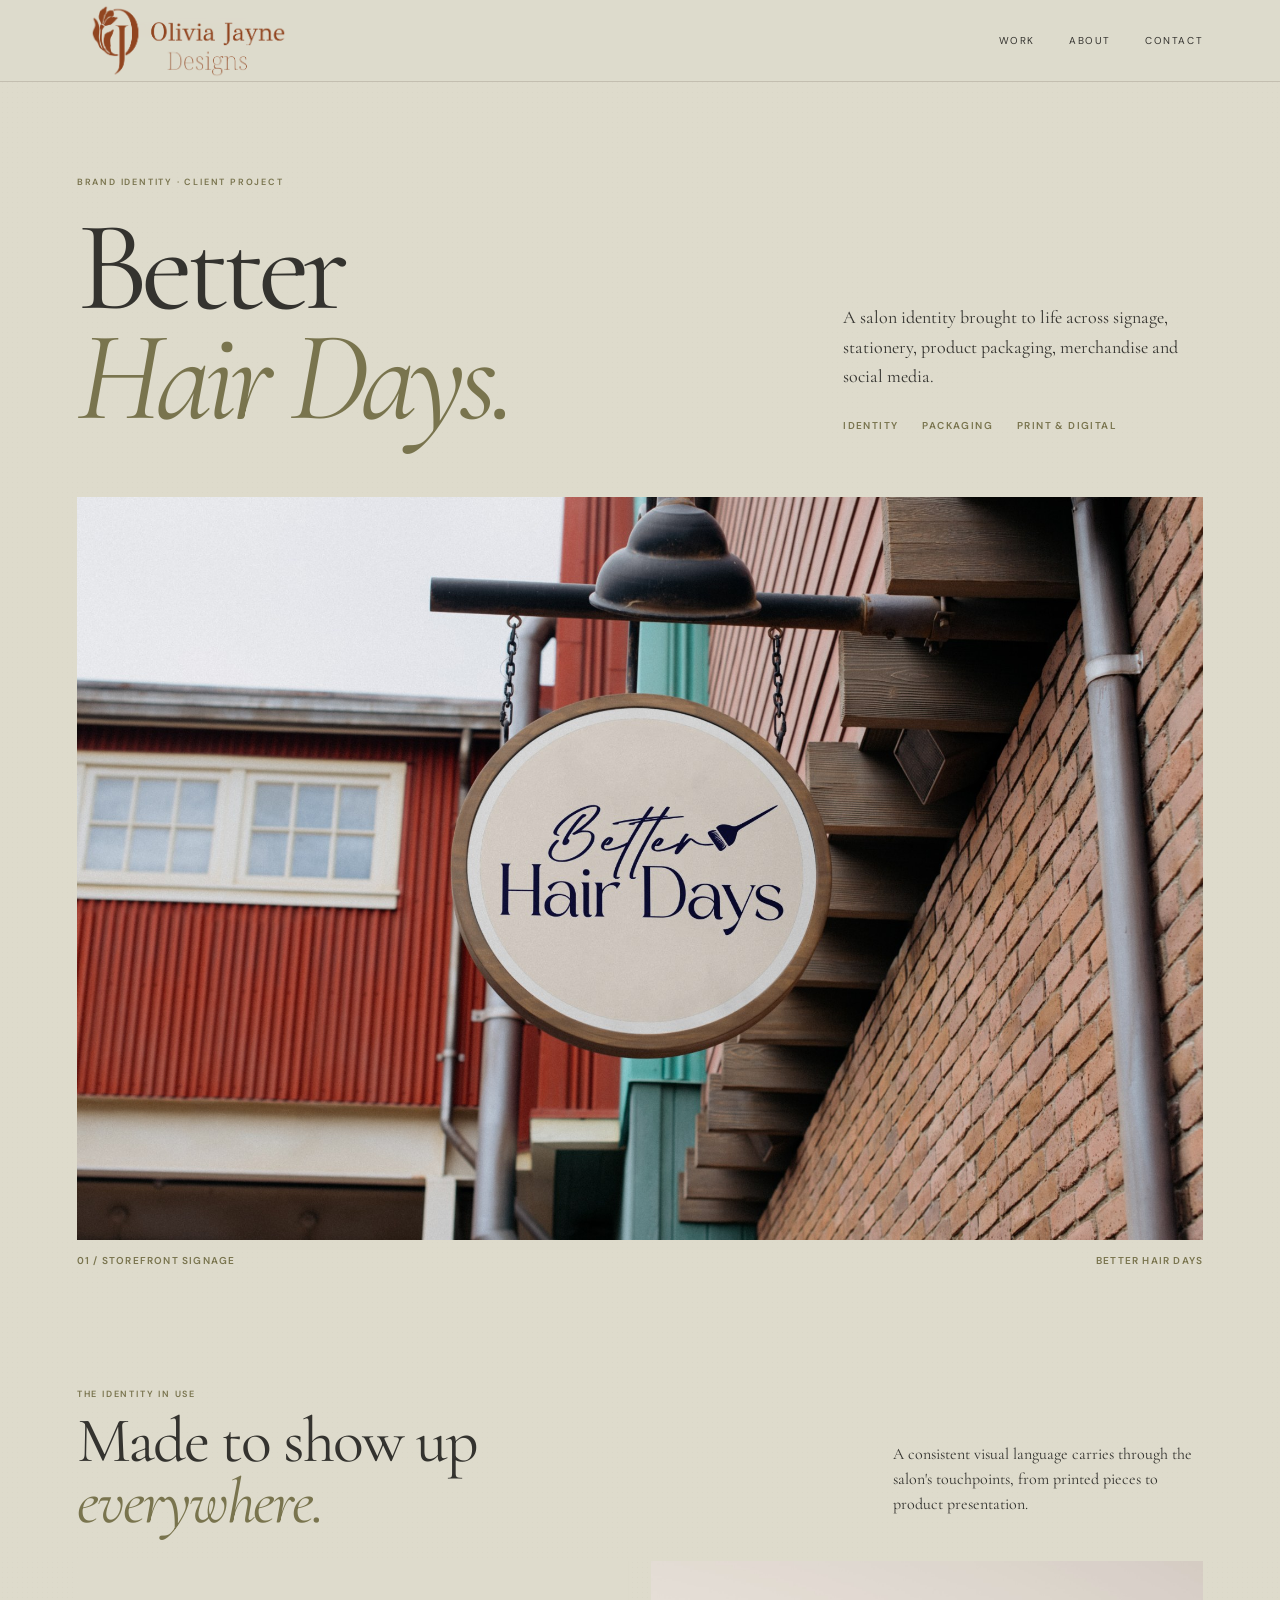
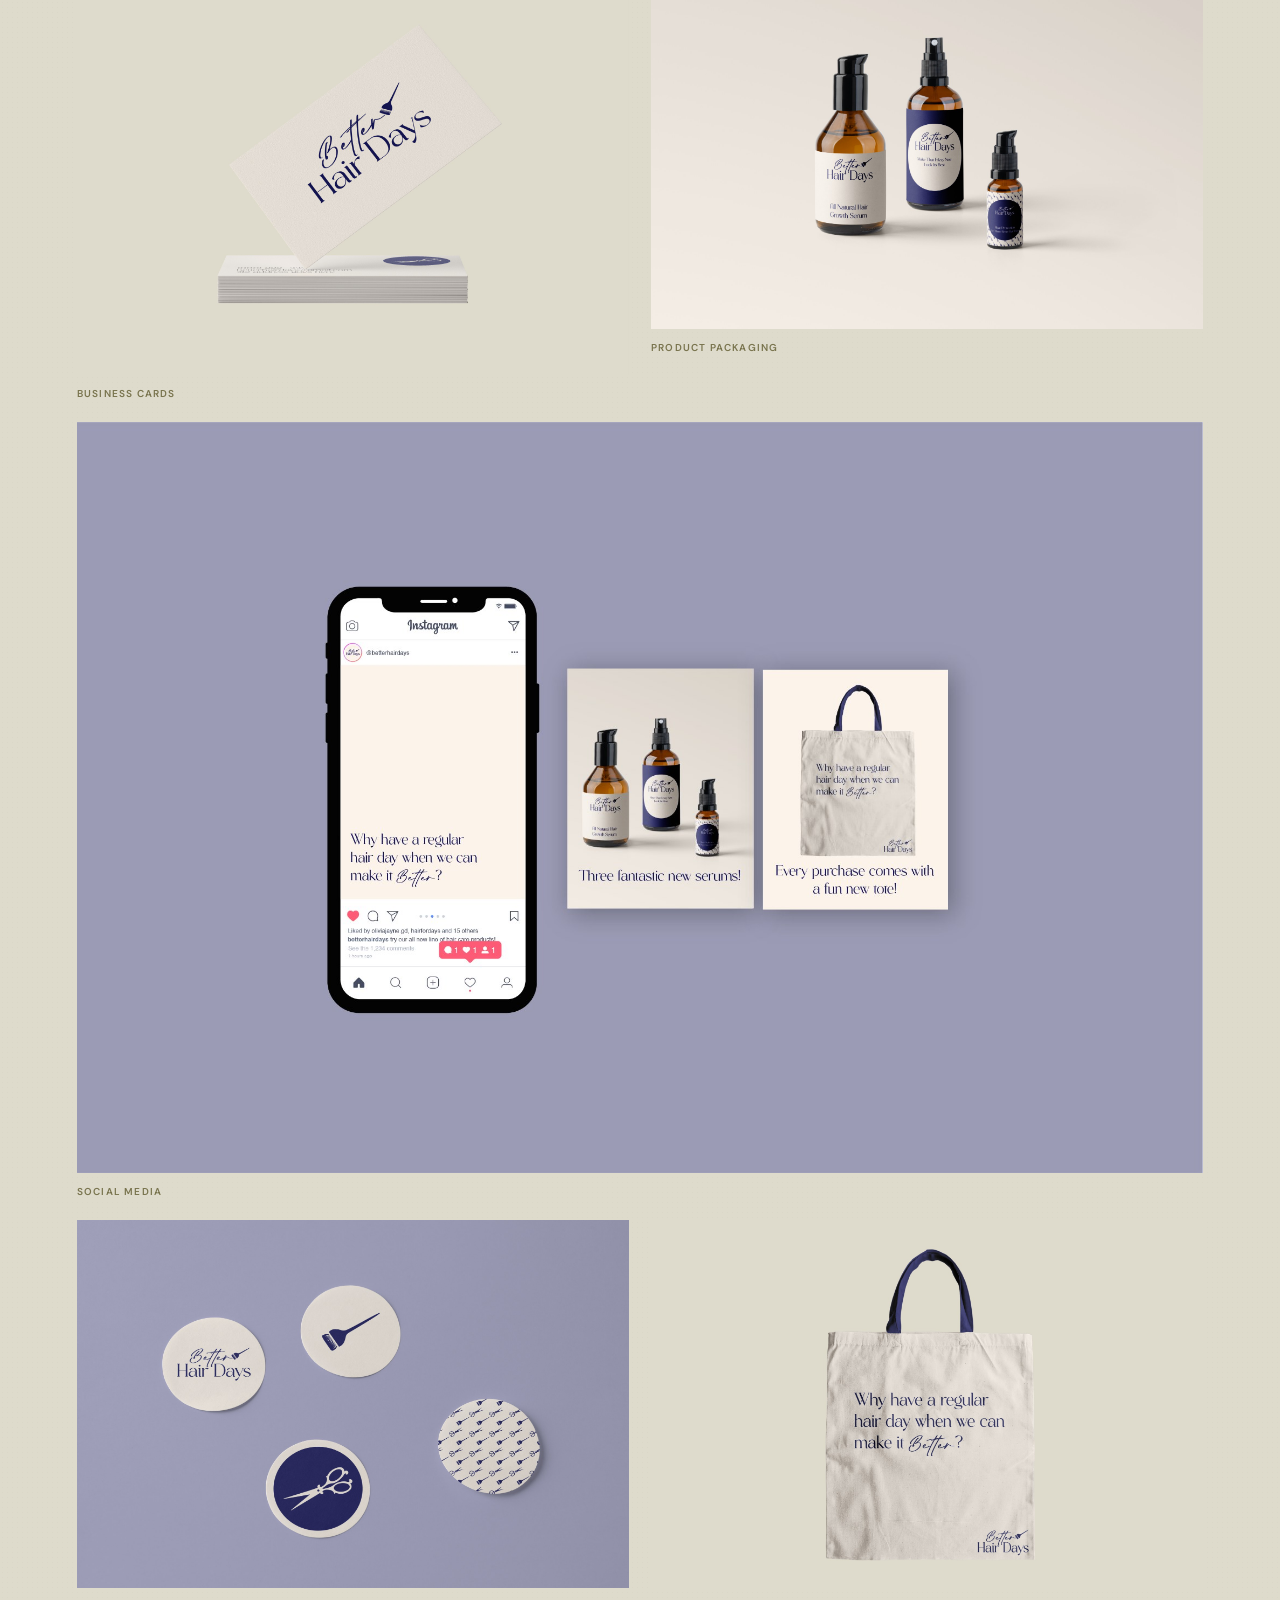
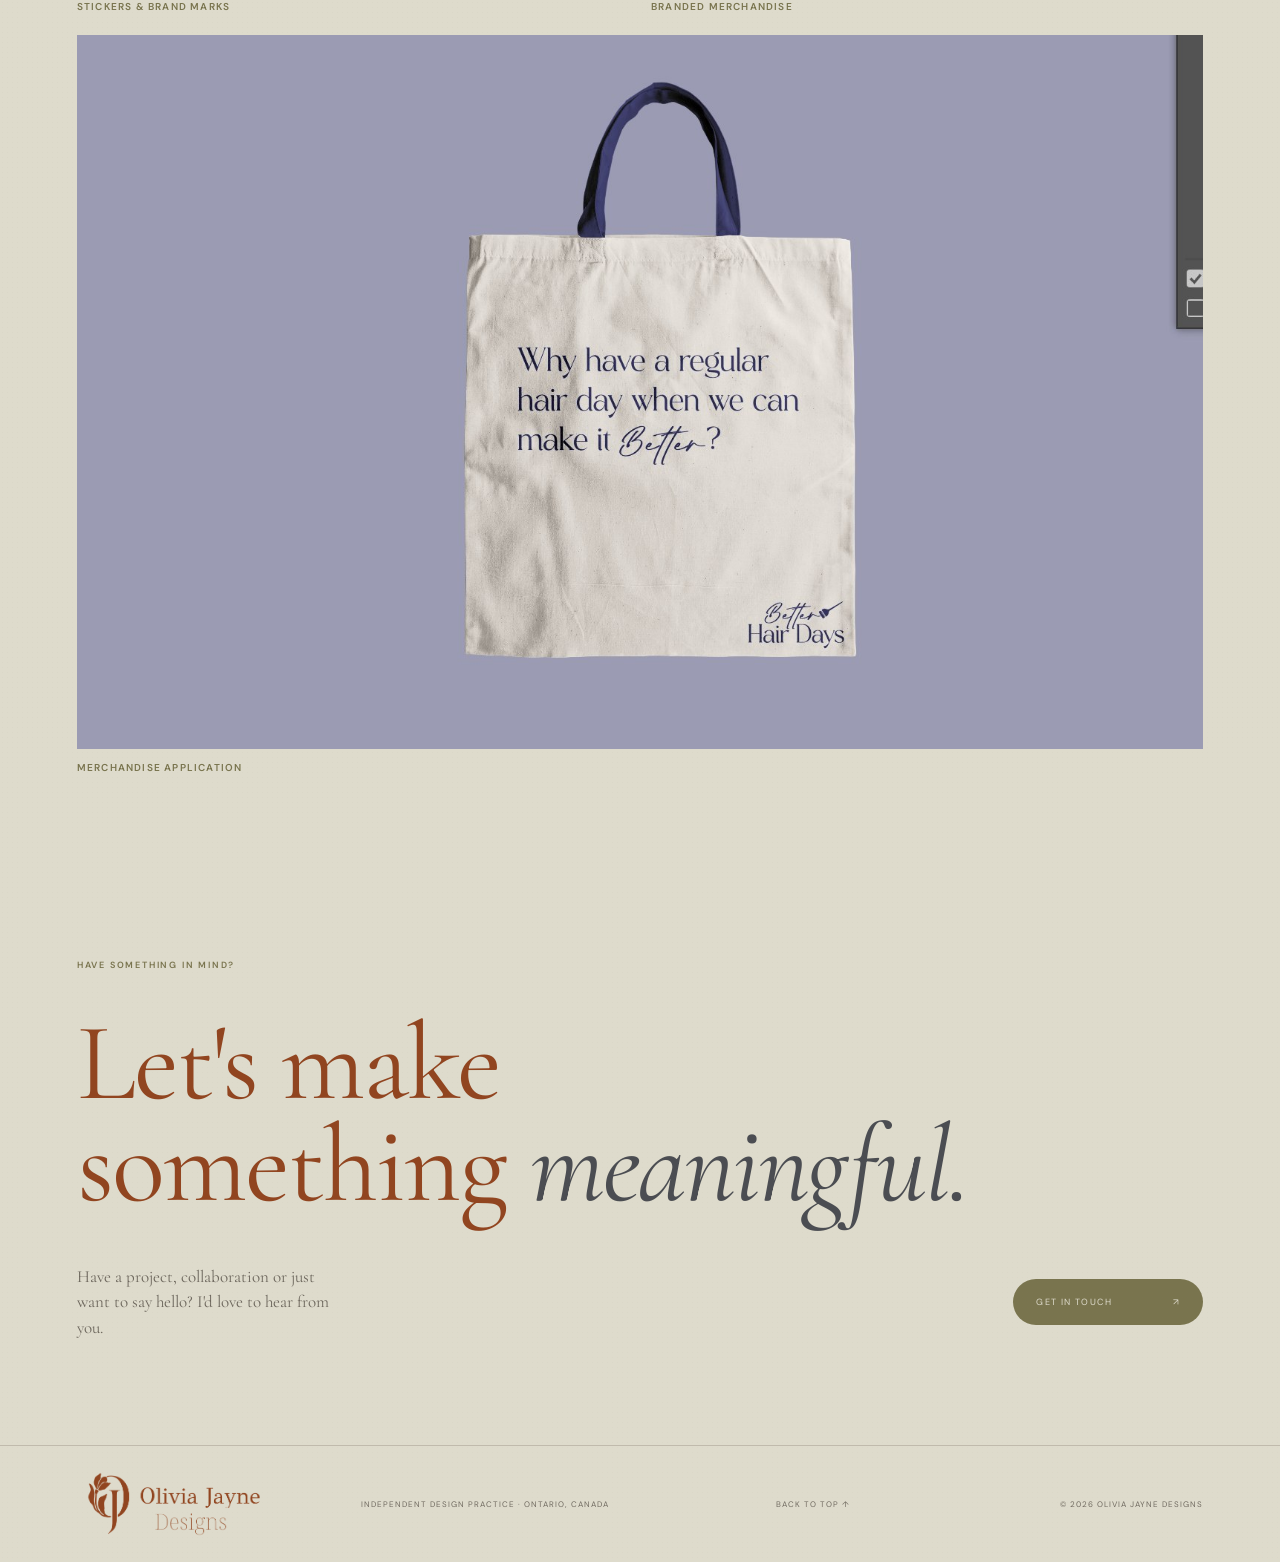
==== olivia-jayne-designs/projects/better-hair-days.html @ 84ed25c7 "Add files via upload" ====
<!doctype html>
<html lang="en">
<head>
  <meta charset="utf-8">
  <meta name="viewport" content="width=device-width, initial-scale=1">
  <meta name="description" content="Better Hair Days brand identity, signage, print, product packaging and social media design by Olivia Jayne Designs.">
  <meta name="theme-color" content="#dedbcc">
  <title>Better Hair Days | Olivia Jayne Designs</title>
  <link rel="preconnect" href="https://fonts.googleapis.com">
  <link rel="preconnect" href="https://fonts.gstatic.com" crossorigin>
  <link href="https://fonts.googleapis.com/css2?family=Cormorant+Garamond:ital,wght@0,400;0,500;1,400;1,500&family=DM+Sans:wght@400;500;600;700&display=swap" rel="stylesheet">
  <link rel="stylesheet" href="../styles.css">
  <style>
    .case-hero{padding:clamp(72px,10vw,140px) 0 64px;display:grid;grid-template-columns:1fr minmax(240px,360px);gap:48px;align-items:end}
    .case-hero h1{font:400 clamp(64px,10vw,140px)/.86 'Cormorant Garamond',serif;letter-spacing:-.055em;color:var(--rust);margin:24px 0 0}
    .case-hero h1 em{color:var(--olive)}
    .case-intro{font:400 18px/1.65 'Cormorant Garamond',serif;color:var(--ink);max-width:360px}
    .case-meta{display:flex;gap:24px;flex-wrap:wrap;margin-top:26px;font:600 10px/1.5 'DM Sans',sans-serif;letter-spacing:.14em;text-transform:uppercase;color:var(--olive)}
    .case-image{display:block;width:100%;height:auto;object-fit:cover}
    .case-feature{margin:0 0 78px;position:relative}
    .case-feature img{width:100%;display:block;max-height:760px;object-fit:cover}
    .case-caption{display:flex;justify-content:space-between;gap:20px;padding:14px 0;border-bottom:1px solid var(--line);font:600 10px 'DM Sans',sans-serif;letter-spacing:.12em;text-transform:uppercase;color:var(--olive)}
    .case-section{padding:24px 0 80px}
    .case-section-head{display:flex;justify-content:space-between;align-items:end;gap:30px;margin-bottom:28px}
    .case-section-head h2{font:400 clamp(38px,5vw,66px)/.95 'Cormorant Garamond',serif;color:var(--rust);margin:10px 0 0}
    .case-section-head p{max-width:310px;color:var(--muted);font:400 16px/1.55 'Cormorant Garamond',serif}
    .case-grid{display:grid;grid-template-columns:repeat(2,minmax(0,1fr));gap:22px}
    .case-grid figure{margin:0;min-width:0}
    .case-grid figure img{display:block;width:100%;height:auto;background:#e8e3d8}
    .case-grid figcaption{padding:12px 0 0;font:600 10px 'DM Sans',sans-serif;letter-spacing:.12em;text-transform:uppercase;color:var(--olive)}
    .case-grid .span-two{grid-column:1/-1}
    .case-grid .span-two img{max-height:760px;object-fit:cover}
    .case-back{display:inline-flex;gap:10px;align-items:center;margin:20px 0 0;color:var(--rust);font:600 11px 'DM Sans',sans-serif;letter-spacing:.12em;text-transform:uppercase;text-decoration:none;border-bottom:1px solid var(--olive);padding-bottom:8px}
    @media(max-width:700px){.case-hero{grid-template-columns:1fr;gap:24px}.case-grid{grid-template-columns:1fr;gap:28px}.case-grid .span-two{grid-column:auto}.case-section-head{display:block}.case-section-head p{margin-top:16px}.case-feature{margin-bottom:52px}}
  </style>
</head>
<body>
  <header class="site-header">
    <a class="wordmark" href="../index.html#home" aria-label="Olivia Jayne Designs home"><img src="../assets/olivia-jayne-wordmark.png" alt="Olivia Jayne Designs"></a>
    <button class="menu-toggle" aria-label="Open navigation" aria-expanded="false"><span></span><span></span></button>
    <nav class="navigation" aria-label="Main navigation"><a href="../index.html#work">Work</a><a href="../index.html#about">About</a><a href="../index.html#contact">Contact</a></nav>
  </header>
  <main class="section-wrap">
    <a class="case-back" href="../index.html#work">← Back to selected work</a>
    <section class="case-hero">
      <div><span class="eyebrow">Brand identity · Client project</span><h1>Better<br><em>Hair Days.</em></h1></div>
      <div><p class="case-intro">A salon identity brought to life across signage, stationery, product packaging, merchandise and social media.</p><div class="case-meta"><span>Identity</span><span>Packaging</span><span>Print & digital</span></div></div>
    </section>
    <figure class="case-feature"><img src="../assets/better-hair-days/storefront-sign.jpg" alt="Better Hair Days salon sign in its storefront setting"><figcaption class="case-caption"><span>01 / Storefront signage</span><span>Better Hair Days</span></figcaption></figure>
    <section class="case-section">
      <div class="case-section-head"><div><span class="eyebrow">The identity in use</span><h2>Made to show up<br><em>everywhere.</em></h2></div><p>A consistent visual language carries through the salon's touchpoints, from printed pieces to product presentation.</p></div>
      <div class="case-grid">
        <figure><img src="../assets/better-hair-days/business-card.jpg" alt="Better Hair Days business card design mockup"><figcaption>Business cards</figcaption></figure>
        <figure><img src="../assets/better-hair-days/hair-products.jpg" alt="Three Better Hair Days haircare product bottles with branded labels"><figcaption>Product packaging</figcaption></figure>
        <figure class="span-two"><img src="../assets/better-hair-days/social-media.jpg" alt="Better Hair Days social media campaign mockups"><figcaption>Social media</figcaption></figure>
        <figure><img src="../assets/better-hair-days/stickers.jpg" alt="Branded Better Hair Days stickers and icon designs"><figcaption>Stickers & brand marks</figcaption></figure>
        <figure><img src="../assets/better-hair-days/tote-bag.jpg" alt="Better Hair Days branded canvas tote bag"><figcaption>Branded merchandise</figcaption></figure>
        <figure class="span-two"><img src="../assets/better-hair-days/tote-mockup.jpg" alt="Better Hair Days tote bag shown in a presentation mockup"><figcaption>Merchandise application</figcaption></figure>
      </div>
    </section>
    <section class="contact-section" id="contact"><div class="contact-top"><span class="eyebrow">Have something in mind?</span></div><h2>Let's make<br>something <em>meaningful.</em></h2><div class="contact-bottom"><p>Have a project, collaboration or just want to say hello? I'd love to hear from you.</p><a class="contact-button" href="mailto:hello@oliviajayne.design">Get in touch <span>↗</span></a></div></section>
  </main>
  <footer class="site-footer"><a class="wordmark" href="../index.html#home" aria-label="Olivia Jayne Designs home"><img src="../assets/olivia-jayne-wordmark.png" alt="Olivia Jayne Designs"></a><span>Independent design practice · Ontario, Canada</span><a href="#top">Back to top ↑</a><small>© 2026 Olivia Jayne Designs</small></footer>
  <script src="../script.js"></script>
</body>
</html>
---- olivia-jayne-designs/styles.css ----
:root {
  --cream: #dedbcc; --paper: #eeecdf; --olive: #79744e; --blue: #4b4d52;
  --espresso: #914520; --sand: #c9c4ad; --mauve: #a8a58d; --ink: #34332f;
  --serif: "Cormorant Garamond", Georgia, serif; --sans: "DM Sans", Arial, sans-serif;
}
* { box-sizing: border-box; }
html { scroll-behavior: smooth; }
body { margin: 0; background: var(--cream); color: var(--ink); font-family: var(--sans); font-size: 14px; }
a { color: inherit; text-decoration: none; }
.site-header { height: 82px; padding: 0 5.5vw; display: flex; align-items: center; justify-content: space-between; border-bottom: 1px solid rgba(73,55,47,.18); position: absolute; inset: 0 0 auto; z-index: 10; }
.wordmark { font: 500 25px var(--serif); letter-spacing: -.8px; color: var(--espresso); }
.wordmark span { font: 500 9px var(--sans); text-transform: uppercase; letter-spacing: 2.8px; margin-left: 7px; }
.navigation { display: flex; gap: 34px; text-transform: uppercase; letter-spacing: 1.6px; font-size: 10px; }
.navigation a, .site-footer a { transition: opacity .25s ease; }
.navigation a:hover, .site-footer a:hover { opacity: .55; }
.menu-toggle { display: none; }
.section-wrap { padding-left: 10vw; padding-right: 10vw; }
.hero { padding-top: 160px; padding-bottom: 54px; min-height: 100vh; }
.hero-kicker, .eyebrow, .project-type { text-transform: uppercase; letter-spacing: 1.8px; font-size: 9px; font-weight: 600; }
.hero-kicker { color: var(--olive); display: flex; align-items: center; gap: 10px; }
.tiny-star { font-size: 17px; }
.hero-heading { display: grid; grid-template-columns: 1.4fr .6fr; align-items: end; gap: 4vw; margin: 34px 0 42px; }
h1, h2, h3, p { margin-top: 0; }
h1 { color: var(--espresso); font: 400 clamp(76px, 11.5vw, 166px)/.76 var(--serif); letter-spacing: -6px; margin: 0; }
h1 em, h2 em { color: var(--olive); font-weight: 400; }
.hero-aside { max-width: 235px; padding-bottom: 7px; display: grid; grid-template-columns: 30px 1fr; column-gap: 17px; align-items: start; }
.vertical-note { writing-mode: vertical-rl; transform: rotate(180deg); font-size: 8px; line-height: 1.5; letter-spacing: 1.2px; text-transform: uppercase; color: var(--olive); }
.hero-aside p { font: 400 17px/1.45 var(--serif); color: var(--espresso); margin: 0 0 19px; }
.text-link { grid-column: 2; text-transform: uppercase; letter-spacing: 1.4px; font-size: 9px; border-bottom: 1px solid var(--olive); padding-bottom: 8px; width: fit-content; }
.text-link span { margin-left: 13px; font-size: 14px; }
.hero-art { height: min(40vw, 430px); min-height: 260px; background: var(--paper); position: relative; overflow: hidden; background-image: radial-gradient(rgba(73,58,42,.11) .65px, transparent .65px); background-size: 4px 4px; }
.shape { position: absolute; }
.shape-arch { width: 29%; height: 84%; left: 17%; bottom: -19%; border-radius: 48% 48% 8% 8%; background: var(--espresso); transform: rotate(13deg); }
.shape-orb { width: 25%; aspect-ratio: 1; border-radius: 42% 58% 53% 47%; background: var(--olive); left: 39%; top: 13%; }
.shape-wave { width: 35%; height: 55%; right: 10%; top: 20%; background: var(--sand); border-radius: 49% 51% 36% 64% / 57% 38% 62% 43%; transform: rotate(-22deg); }
.shape-disc { width: 12%; aspect-ratio: 1; border-radius: 50%; background: var(--mauve); right: 24%; bottom: 6%; }
.art-label { position: absolute; z-index: 2; font-size: 8px; line-height: 1.6; letter-spacing: 1.5px; color: var(--espresso); }
.label-one { left: 4%; top: 8%; }.label-two { right: 4%; bottom: 8%; text-align: right; }
.hero-foot { display: flex; justify-content: space-between; padding-top: 16px; color: var(--olive); text-transform: uppercase; letter-spacing: 1.5px; font-size: 8px; }
.work-section { padding-top: 125px; padding-bottom: 140px; }
.section-heading { display: flex; justify-content: space-between; align-items: end; gap: 30px; margin-bottom: 45px; }
.eyebrow { color: var(--olive); }
h2 { color: var(--espresso); font: 400 clamp(54px, 7vw, 96px)/.9 var(--serif); letter-spacing: -2px; margin: 16px 0 0; }
.section-heading p { max-width: 245px; color: #6e685e; font: 400 16px/1.5 var(--serif); margin-bottom: 5px; }
.filters { display: flex; flex-wrap: wrap; gap: 8px; margin-bottom: 30px; }
.filter { background: transparent; border: 1px solid rgba(73,55,47,.28); border-radius: 100px; padding: 9px 14px; font: 500 9px var(--sans); letter-spacing: .7px; color: var(--espresso); cursor: pointer; transition: background .25s, color .25s, border-color .25s; }
.filter:hover, .filter.active { background: var(--olive); border-color: var(--olive); color: var(--cream); }
.project-grid { display: grid; grid-template-columns: 1fr 1fr; gap: 55px 24px; align-items: start; }
.project-wide { grid-column: span 2; }
.project-card:nth-child(2) { margin-top: 95px; }.project-card:nth-child(3) { margin-top: -65px; }
.project-link { display: block; }
.project-visual { height: 350px; position: relative; overflow: hidden; display: flex; align-items: center; justify-content: center; }
.project-wide .project-visual { height: 460px; }
.visual-small, .pack-top, .pack-caption, .campaign-foot, .visual-photo > span, .illustration-note { position: absolute; font-size: 8px; letter-spacing: 1.5px; }
.visual-brand { background: #79744e; color: #dedbcc; }
.visual-small { top: 25px; left: 27px; }
.brand-big { font: 500 clamp(70px, 10vw, 145px)/.72 var(--serif); letter-spacing: -7px; text-align: center; transform: rotate(-5deg); }
.brand-big i { color: #f2eee4; }
.brand-seal { position: absolute; right: 12%; bottom: 13%; border: 1px solid #dedbcc; width: 64px; height: 64px; border-radius: 50%; display: grid; place-content: center; text-align: center; font: 500 13px var(--serif); }
.visual-pack { background: #914520; color: #dedbcc; }
.pack-top { top: 23px; left: 24px; }.pack-caption { bottom: 22px; right: 24px; }
.pack-box { width: 43%; height: 68%; background: #dedbcc; box-shadow: 18px 18px 0 rgba(73,55,47,.13); padding: 25px; display: flex; flex-direction: column; justify-content: space-between; transform: rotate(5deg); }
.pack-box span { font: 500 42px/.8 var(--serif); }.pack-box i { font-size: 24px; color: var(--olive); }.pack-box b { font-size: 9px; line-height: 1.5; letter-spacing: 2px; }
.visual-campaign { background: var(--blue); color: var(--cream); }
.campaign-copy { font: 400 clamp(55px, 7vw, 95px)/.76 var(--serif); text-align: center; transform: rotate(-7deg); }.campaign-copy i { color: #e1cdb1; }
.campaign-stamp { position: absolute; top: 28px; right: 28px; border: 1px solid var(--cream); border-radius: 50%; width: 68px; height: 68px; display: grid; place-content: center; text-align: center; font: 500 12px var(--serif); transform: rotate(12deg); }
.campaign-foot { bottom: 22px; left: 24px; }
.visual-digital { background: #b7b39e; align-items: stretch; flex-direction: column; padding: 24px; }
.browser-bar { background: #f2eee4; height: 25px; display: flex; gap: 5px; align-items: center; padding: 0 10px; }
.browser-bar i { width: 5px; height: 5px; background: #a6a194; border-radius: 50%; }.browser-bar span { margin-left: auto; font-size: 7px; color: #7a756b; }
.digital-content { background: #dedbcc; flex: 1; padding: 30px 8%; display: flex; flex-direction: column; justify-content: center; color: var(--espresso); }
.digital-content small { font-size: 7px; letter-spacing: 1.5px; }.digital-content strong { font: 400 clamp(35px, 4vw, 56px)/.85 var(--serif); margin: 16px 0; }.digital-content em { color: var(--olive); }.digital-pill { border: 1px solid var(--olive); border-radius: 30px; padding: 8px 12px; font-size: 7px; width: fit-content; letter-spacing: 1px; }
.visual-print { background: #4b4d52; color: #dedbcc; padding: 30px; justify-content: flex-start; align-items: flex-start; }
.print-issue { font-size: 8px; line-height: 1.5; letter-spacing: 1.3px; }.print-title { align-self: center; font: 400 clamp(55px, 7vw, 85px)/.76 var(--serif); text-align: center; }.print-title i { color: #79744e; }.print-flower { position: absolute; right: 13%; bottom: 10%; font-size: 75px; color: var(--olive); }
.visual-photo { background: #dedbcc; }
.photo-sun { width: 35%; aspect-ratio: 1; background: #914520; border-radius: 50%; position: absolute; top: 13%; right: 20%; }
.photo-vase { position: absolute; bottom: -4%; left: 35%; width: 30%; height: 66%; background: #79744e; border-radius: 42% 42% 12% 12% / 24% 24% 8% 8%; }
.photo-vase:before { content: ""; position: absolute; width: 36%; height: 20%; background: #77836c; top: -12%; left: 32%; border-radius: 5px 5px 0 0; }
.photo-shadow { position: absolute; width: 55%; height: 17%; background: rgba(73,55,47,.18); filter: blur(14px); bottom: 5%; left: 23%; border-radius: 50%; }
.visual-photo > span { top: 22px; left: 22px; color: var(--espresso); }
.visual-illustration { background: #914520; color: #dedbcc; }
.illustration-word { position: relative; z-index: 2; font: 400 clamp(75px, 10vw, 135px)/.7 var(--serif); text-align: center; }.illustration-word i { color: #dedbcc; }
.illustration-shape { position: absolute; border-radius: 50%; }.ill-one { background: #4b4d52; width: 140px; height: 140px; left: 12%; top: 10%; }.ill-two { background: #dedbcc; width: 105px; height: 105px; right: 15%; top: 15%; }.ill-three { background: #79744e; width: 180px; height: 80px; right: 25%; bottom: -15px; transform: rotate(-25deg); }
.illustration-note { bottom: 22px; left: 24px; }
.project-meta { display: flex; justify-content: space-between; align-items: start; padding-top: 15px; }
.project-type { color: var(--olive); font-size: 8px; }.project-meta h3 { font: 400 23px var(--serif); color: var(--espresso); margin: 6px 0 0; }.project-arrow { font-size: 20px; transition: transform .25s; }.project-link:hover .project-arrow { transform: translate(4px,-4px); }
.project-card.is-hidden { display: none; }
.about-section { background: var(--olive); color: var(--cream); padding: 115px 0 125px; overflow: hidden; }
.about-inner { display: grid; grid-template-columns: .55fr 1.1fr .65fr; gap: 4vw; align-items: start; }
.about-section .eyebrow, .about-number { color: #e3dfd1; }.about-number { font-size: 9px; letter-spacing: 1.5px; }
.about-index { display: flex; flex-direction: column; gap: 35px; }.about-copy h2 { color: var(--cream); margin: -12px 0 30px; }.about-copy h2 em { color: #d7c9b3; }
.about-copy p { max-width: 450px; color: #f0eee5; font: 400 18px/1.55 var(--serif); }.about-copy .about-note { font: 400 10px/1.6 var(--sans); letter-spacing: .4px; opacity: .8; margin-top: 30px; }
.about-mark { width: 190px; height: 220px; border: 1px solid rgba(242,238,228,.55); border-radius: 48% 48% 0 0; position: relative; margin: 20px auto 0; color: var(--cream); display: flex; align-items: center; justify-content: center; font: 400 150px/.7 var(--serif); }
.about-mark i { font-weight: 400; color: #d7c9b3; margin: 30px 0 0 -25px; }.about-mark small { position: absolute; bottom: 15px; left: 0; right: 0; text-align: center; font: 500 7px/1.5 var(--sans); letter-spacing: 2px; }
.contact-section { padding-top: 115px; padding-bottom: 115px; }
.contact-top { display: flex; justify-content: space-between; }.contact-section h2 { font-size: clamp(65px, 10vw, 135px); margin: 45px 0 55px; }.contact-section h2 em { color: var(--blue); }
.contact-bottom { display: flex; align-items: end; justify-content: space-between; gap: 25px; }.contact-bottom p { max-width: 270px; font: 400 17px/1.5 var(--serif); color: #6e685e; margin: 0; }
.contact-button { display: inline-flex; align-items: center; gap: 35px; padding: 17px 23px; background: var(--olive); color: var(--cream); border-radius: 100px; text-transform: uppercase; font-size: 9px; letter-spacing: 1.4px; transition: background .25s, transform .25s; }.contact-button:hover { background: var(--espresso); transform: translateY(-3px); }
.site-footer { border-top: 1px solid rgba(73,55,47,.2); padding: 25px 5.5vw; display: grid; grid-template-columns: 1fr 1.5fr 1fr auto; align-items: center; gap: 20px; }.site-footer .wordmark img { width: 175px; max-height: 58px; }.site-footer > span, .site-footer > a:not(.wordmark), .site-footer small { font-size: 8px; letter-spacing: 1px; text-transform: uppercase; color: #716b61; }.site-footer small { text-align: right; }
.reveal { opacity: 0; transform: translateY(18px); transition: opacity .75s ease, transform .75s ease; }.reveal.is-visible { opacity: 1; transform: translateY(0); }
@media (prefers-reduced-motion: reduce) { html { scroll-behavior: auto; } *, *::before, *::after { transition-duration: .01ms !important; animation-duration: .01ms !important; } .reveal { opacity: 1; transform: none; } }
@media (max-width: 760px) {
  .site-header { height: 70px; padding: 0 6vw; }.wordmark img { width: 168px; max-height: 54px; }
  .menu-toggle { display: flex; flex-direction: column; gap: 5px; border: 0; background: none; padding: 10px 0 10px 10px; z-index: 12; }.menu-toggle span { display: block; width: 24px; height: 1px; background: var(--espresso); }
  .navigation { display: none; position: absolute; top: 69px; left: 0; right: 0; background: var(--cream); padding: 25px 6vw 30px; flex-direction: column; gap: 22px; border-bottom: 1px solid rgba(73,55,47,.2); }.navigation.open { display: flex; }
  .section-wrap { padding-left: 6vw; padding-right: 6vw; }.hero { padding-top: 130px; min-height: auto; }.hero-heading { grid-template-columns: 1fr; gap: 28px; margin: 28px 0 32px; }h1 { font-size: clamp(76px, 19vw, 130px); letter-spacing: -4px; }.hero-aside { margin-left: auto; max-width: 255px; }.hero-art { height: 62vw; min-height: 230px; }.shape-arch { width: 35%; }.shape-orb { width: 30%; left: 37%; }.shape-wave { width: 38%; right: 5%; }
  .work-section { padding-top: 85px; padding-bottom: 90px; }.section-heading { display: block; }.section-heading p { margin-top: 20px; }.filters { gap: 6px; }.filter { padding: 8px 11px; font-size: 8px; }.project-grid { gap: 38px 13px; }.project-card:nth-child(2) { margin-top: 45px; }.project-card:nth-child(3) { margin-top: -30px; }.project-visual { height: 260px; }.project-wide .project-visual { height: 300px; }.pack-box { width: 55%; padding: 15px; }.pack-box span { font-size: 32px; }.brand-big { letter-spacing: -3px; }.campaign-copy { font-size: 55px; }.project-meta h3 { font-size: 19px; }.project-type { font-size: 7px; }.project-arrow { font-size: 16px; }
  .about-section { padding: 80px 0; }.about-inner { grid-template-columns: 1fr; gap: 35px; }.about-index { flex-direction: row; justify-content: space-between; }.about-copy h2 { margin-top: 0; }.about-mark { width: 112px; margin: 5px 0 0 auto; }.about-mark img { max-height: 165px; }
  .contact-section { padding-top: 80px; padding-bottom: 80px; }.contact-section h2 { font-size: clamp(62px, 15vw, 100px); margin: 40px 0; }.contact-bottom { align-items: start; flex-direction: column; }.site-footer { padding: 25px 6vw; grid-template-columns: 1fr 1fr; }.site-footer > span { grid-column: 1 / -1; order: 3; }.site-footer small { text-align: left; }
}
@media (max-width: 480px) {
  .hero-kicker { font-size: 8px; }.hero-art { min-height: 205px; }.project-grid { grid-template-columns: 1fr; gap: 34px; }.project-wide { grid-column: auto; }.project-card:nth-child(2), .project-card:nth-child(3) { margin-top: 0; }.project-visual, .project-wide .project-visual { height: 310px; }.project-card:nth-child(odd) { width: 94%; }.project-card:nth-child(even) { width: 94%; margin-left: auto; }.project-card:nth-child(even) .project-visual { height: 290px; }.brand-big { font-size: 100px; }.visual-illustration .illustration-word { font-size: 105px; }.site-footer { gap: 18px 10px; }.site-footer .wordmark img { width: 148px; max-height: 48px; }
}

/* Tactile, hand-made finish inspired by the supplied visual references */
.hero-art::after, .project-visual::after {
  content: "";
  position: absolute;
  inset: 0;
  pointer-events: none;
  opacity: .17;
  background-image: url("data:image/svg+xml,%3Csvg viewBox='0 0 180 180' xmlns='http://www.w3.org/2000/svg'%3E%3Cfilter id='n'%3E%3CfeTurbulence type='fractalNoise' baseFrequency='.82' numOctaves='3' stitchTiles='stitch'/%3E%3C/filter%3E%3Crect width='100%25' height='100%25' filter='url(%23n)' opacity='.34'/%3E%3C/svg%3E");
  mix-blend-mode: multiply;
}
.visual-pack::before, .visual-brand::before {
  content: "";
  position: absolute;
  inset: 0;
  opacity: .2;
  background-image: url("data:image/svg+xml,%3Csvg viewBox='0 0 120 120' xmlns='http://www.w3.org/2000/svg'%3E%3Cg fill='none' stroke='%23dedbcc' stroke-width='5' stroke-linecap='round'%3E%3Cpath d='M15 25 C15 8 42 8 42 25 C42 42 15 42 15 59 C15 76 42 76 42 59'/%3E%3Cpath d='M75 10 C58 10 58 37 75 37 C92 37 92 10 109 10'/%3E%3C/g%3E%3C/svg%3E");
  background-size: 105px 105px;
  pointer-events: none;
}


/* OLIVIA JAYNE DESIGNS — signature pattern direction */
:root {
  --cream: #dedbcc; --paper: #eeecdf; --olive: #79744e; --blue: #4b4d52;
  --espresso: #914520; --sand: #c9c4ad; --mauve: #a8a58d; --ink: #34332f;
}
body {
  background: var(--cream);
  background-image: radial-gradient(rgba(73,58,42,.045) .55px, transparent .55px);
  background-size: 4px 4px;
}
.site-header { background: rgba(222,219,204,.94); backdrop-filter: blur(12px); }
.hero-art {
  display: grid; grid-template-columns: 40% 60%;
  height: min(39vw, 470px); min-height: 290px;
  background: var(--espresso); isolation: isolate;
}
.hero-art::after { display: none; }
.hero-art-copy {
  background: var(--espresso); color: var(--cream);
  padding: clamp(22px, 4vw, 58px);
  display: flex; flex-direction: column; justify-content: space-between;
  position: relative; z-index: 1;
}
.hero-art-index, .hero-art-foot, .pattern-caption {
  font: 600 8px/1.5 var(--sans); letter-spacing: 1.8px; text-transform: uppercase;
}
.hero-art-title {
  font: 400 clamp(38px, 5vw, 72px)/.83 var(--serif); letter-spacing: -1.5px;
}
.hero-art-title em { color: #c9c4ad; font-weight: 400; }
.hero-art-foot { color: rgba(222,219,204,.76); }
.hero-pattern-panel {
  position: relative; min-width: 0; overflow: hidden;
  background: var(--espresso) url("assets/pattern-rust.svg") repeat;
  background-size: 220px 220px;
}
.hero-pattern-panel::before {
  content: ""; position: absolute; inset: 0;
  background: linear-gradient(90deg, rgba(145,69,32,.08), transparent 35%, rgba(73,55,47,.08));
}
.hero-pattern-panel::after {
  content: ""; position: absolute; inset: 0; pointer-events: none; opacity: .2;
  background-image: url("data:image/svg+xml,%3Csvg viewBox='0 0 160 160' xmlns='http://www.w3.org/2000/svg'%3E%3Cfilter id='grain'%3E%3CfeTurbulence type='fractalNoise' baseFrequency='.9' numOctaves='3' stitchTiles='stitch'/%3E%3C/filter%3E%3Crect width='100%25' height='100%25' filter='url(%23grain)' opacity='.35'/%3E%3C/svg%3E");
  mix-blend-mode: multiply;
}
.pattern-caption {
  position: absolute; bottom: 23px; right: 25px; z-index: 2;
  color: #dedbcc; text-shadow: 0 1px 5px rgba(55,35,24,.35);
}
.hero-foot { color: var(--olive); }
.about-section {
  position: relative; background-color: var(--olive);
  background-image: url("assets/pattern-olive.svg");
  background-size: 230px 230px; background-position: right -80px top -70px; background-repeat: no-repeat;
}
.about-section::before {
  content: ""; position: absolute; inset: 0;
  background: linear-gradient(90deg, var(--olive) 0%, rgba(121,116,78,.97) 58%, rgba(121,116,78,.72) 100%);
  pointer-events: none;
}
.about-inner { position: relative; z-index: 1; }
.about-mark { background: rgba(73,69,48,.14); border-color: rgba(222,219,204,.7); }
.about-pattern-label {
  position: absolute; bottom: -30px; white-space: nowrap;
  font: 600 7px var(--sans); letter-spacing: 1.8px;
}
.visual-brand, .visual-pack, .visual-print, .visual-illustration {
  background-image: url("assets/pattern-olive.svg"); background-size: 185px 185px;
}
.visual-brand { background-color: var(--olive); }
.visual-pack { background-color: var(--espresso); background-image: url("assets/pattern-rust.svg"); background-size: 175px 175px; }
.visual-print { background-color: var(--blue); background-image: url("assets/pattern-olive.svg"); background-blend-mode: soft-light; }
.visual-illustration { background-color: var(--espresso); background-image: url("assets/pattern-rust.svg"); background-size: 190px 190px; }
.visual-brand::before, .visual-pack::before { opacity: .12; }
.visual-brand .brand-big, .visual-pack .pack-box, .visual-print .print-title,
.visual-illustration .illustration-word { position: relative; z-index: 1; }
.project-visual::after { opacity: .12; }
.contact-section {
  background-image: url("assets/pattern-olive.svg");
  background-repeat: no-repeat; background-size: 210px 210px;
  background-position: right 7vw bottom 20px;
}
.contact-section h2 { max-width: 1120px; }
.contact-section h2 em { color: var(--blue); }
@media (max-width: 760px) {
  .hero-art { grid-template-columns: 1fr 1.1fr; height: 63vw; min-height: 240px; }
  .hero-art-copy { padding: 20px; }
  .hero-art-title { font-size: clamp(34px, 8vw, 54px); }
  .hero-art-index, .hero-art-foot, .pattern-caption { font-size: 6px; letter-spacing: 1.1px; }
  .hero-pattern-panel { background-size: 145px 145px; }
  .pattern-caption { right: 12px; bottom: 12px; }
  .about-section { background-size: 175px 175px; background-position: right -75px top -20px; }
  .contact-section { background-size: 130px 130px; background-position: right 5vw bottom 10px; }
}
@media (max-width: 480px) {
  .hero-art { grid-template-columns: 42% 58%; min-height: 215px; }
  .hero-art-copy { padding: 15px 12px; }
  .hero-art-title { font-size: 34px; }
  .hero-art-index, .hero-art-foot { font-size: 5.5px; letter-spacing: .8px; }
  .hero-pattern-panel { background-size: 120px 120px; }
  .pattern-caption { max-width: 90px; text-align: right; line-height: 1.6; }
}

/* Version 4: calmer rhythm, cleaner alignment, and more breathing room */
:root {
  --content-width: 1320px;
}
body {
  background-image: radial-gradient(rgba(73,58,42,.025) .45px, transparent .45px);
  background-size: 5px 5px;
}
.section-wrap {
  width: min(100% - 12vw, var(--content-width));
  margin-inline: auto;
  padding-left: 0;
  padding-right: 0;
}
.site-header {
  position: absolute;
  padding-inline: max(6vw, calc((100vw - var(--content-width)) / 2));
}
.hero {
  padding-top: 155px;
  padding-bottom: 76px;
}
.hero-heading {
  grid-template-columns: minmax(0, 1.35fr) minmax(220px, .65fr);
  align-items: end;
  gap: clamp(36px, 6vw, 90px);
  margin: 38px 0 54px;
}
h1 {
  font-size: clamp(76px, 9.8vw, 142px);
  line-height: .82;
  letter-spacing: -4.5px;
}
.hero-aside {
  max-width: 290px;
  padding-bottom: 8px;
}
.hero-art {
  height: clamp(280px, 34vw, 420px);
  grid-template-columns: 42% 58%;
}
.hero-pattern-panel {
  background-size: 290px 290px;
}
.pattern-caption { opacity: .78; }
.work-section {
  padding-top: 105px;
  padding-bottom: 120px;
}
.section-heading {
  align-items: end;
  margin-bottom: 38px;
}
.section-heading p {
  max-width: 290px;
}
.filters {
  gap: 9px;
  margin-bottom: 34px;
}
.project-grid {
  grid-template-columns: repeat(2, minmax(0, 1fr));
  gap: 52px 28px;
  align-items: start;
}
.project-card,
.project-wide {
  grid-column: auto;
  width: auto;
  margin: 0 !important;
}
.project-visual,
.project-wide .project-visual {
  height: clamp(260px, 27vw, 370px);
}
.project-meta {
  min-height: 72px;
  padding-top: 16px;
}
.project-meta h3 {
  max-width: 420px;
  line-height: 1.15;
}
/* One expressive pattern moment is enough. Keep project artwork readable. */
.visual-brand,
.visual-pack,
.visual-print,
.visual-illustration {
  background-image: none !important;
}
.visual-brand { background-color: var(--olive); }
.visual-pack { background-color: var(--espresso); }
.visual-print { background-color: var(--blue); }
.visual-illustration { background-color: #c9c4ad; color: var(--espresso); }
.visual-brand::before,
.visual-pack::before { opacity: 0 !important; }
.visual-brand .brand-big { font-size: clamp(76px, 8vw, 116px); }
.visual-illustration .illustration-word { color: var(--espresso); }
.visual-illustration .illustration-word i { color: var(--olive); }
.ill-one { width: 110px; height: 110px; }
.ill-two { width: 82px; height: 82px; }
.ill-three { width: 145px; height: 65px; }
.project-visual::after { opacity: .055; }
.about-section {
  padding: 105px 0 110px;
  background-size: 250px 250px;
  background-position: right 3vw top 15px;
}
.about-section::before {
  background: linear-gradient(90deg, var(--olive) 0%, rgba(121,116,78,.985) 72%, rgba(121,116,78,.88) 100%);
}
.about-inner {
  grid-template-columns: minmax(130px, .65fr) minmax(0, 1.4fr) minmax(160px, .65fr);
  gap: clamp(28px, 5vw, 72px);
  align-items: center;
}
.about-copy h2 {
  margin: 0 0 28px;
  font-size: clamp(54px, 6.2vw, 86px);
  line-height: .92;
}
.about-copy p { max-width: 540px; }
.about-mark { margin: 0 auto; }
.contact-section {
  padding-top: 105px;
  padding-bottom: 105px;
  background-image: none;
}
.contact-section h2 {
  max-width: 1080px;
  margin: 42px 0 48px;
  font-size: clamp(62px, 8.6vw, 118px);
  line-height: .92;
}
.contact-bottom {
  align-items: center;
  max-width: 100%;
}
.contact-button {
  min-width: 190px;
  justify-content: space-between;
}
.site-footer {
  padding-inline: max(6vw, calc((100vw - var(--content-width)) / 2));
}
@media (max-width: 760px) {
  .section-wrap { width: calc(100% - 12vw); }
  .site-header { padding-inline: 6vw; }
  .hero { padding-top: 125px; padding-bottom: 55px; }
  .hero-heading { grid-template-columns: 1fr; gap: 26px; margin: 28px 0 34px; }
  h1 { font-size: clamp(70px, 16vw, 112px); letter-spacing: -3px; }
  .hero-aside { margin-left: 0; max-width: 330px; }
  .hero-art { grid-template-columns: 42% 58%; height: 56vw; min-height: 235px; }
  .hero-art-copy { padding: 20px; }
  .hero-pattern-panel { background-size: 170px 170px; }
  .work-section { padding-top: 78px; padding-bottom: 85px; }
  .section-heading { display: flex; flex-direction: column; align-items: flex-start; gap: 16px; }
  .section-heading p { margin: 0; }
  .project-grid { grid-template-columns: repeat(2, minmax(0, 1fr)); gap: 34px 16px; }
  .project-visual, .project-wide .project-visual { height: 245px; }
  .project-meta { min-height: 80px; }
  .project-meta h3 { font-size: 19px; }
  .about-section { padding: 75px 0; background-size: 160px 160px; background-position: right -65px top 5px; }
  .about-inner { grid-template-columns: 1fr 1.5fr; gap: 26px; align-items: start; }
  .about-index { grid-column: 1 / -1; flex-direction: row; justify-content: space-between; }
  .about-copy h2 { font-size: clamp(48px, 8vw, 66px); }
  .about-mark { width: 135px; height: 160px; font-size: 105px; margin: 20px auto 0; }
  .contact-section { padding-top: 75px; padding-bottom: 75px; }
  .contact-section h2 { font-size: clamp(56px, 10vw, 82px); margin: 32px 0; }
  .site-footer { padding-inline: 6vw; }
}
@media (max-width: 520px) {
  .project-grid { grid-template-columns: 1fr; gap: 32px; }
  .project-visual, .project-wide .project-visual { height: 300px; }
  .project-meta { min-height: auto; padding-bottom: 4px; }
  .about-inner { grid-template-columns: 1fr; gap: 28px; }
  .about-index { grid-column: auto; }
  .about-mark { margin: 0 0 0 auto; }
  .contact-bottom { align-items: flex-start; }
  .contact-button { margin-top: 12px; }
}


/* Olivia Jayne Designs identity update: use the supplied original logo artwork */
.wordmark { display: inline-flex; align-items: center; flex: 0 0 auto; line-height: 0; }
.wordmark img { display: block; width: 224px; height: auto; max-height: 74px; object-fit: contain; }
.site-footer .wordmark img { width: 194px; max-height: 66px; }
.about-mark { width: 150px; height: auto; border: 0; border-radius: 0; background: transparent; position: relative; margin: 0 auto; display: flex; align-items: center; justify-content: center; }
.about-mark img { display: block; width: 100%; height: auto; max-height: 225px; object-fit: contain; filter: brightness(0) invert(1); opacity: .96; }
.about-pattern-label { display: none; }
@media (max-width: 760px) {
  .wordmark img { width: 188px; max-height: 62px; }
  .site-footer .wordmark img { width: 168px; max-height: 56px; }
  .about-mark { width: 118px; height: auto; margin: 0 0 0 auto; }
  .about-mark img { max-height: 175px; }
}
@media (max-width: 520px) {
  .about-mark { margin: 0 0 0 auto; }
}


/* Real client project imagery */
.project-photo{position:relative;overflow:hidden;background:#e8e3d8;aspect-ratio:1.55/1}
.project-photo img{display:block;width:100%;height:100%;object-fit:cover;transition:transform .7s cubic-bezier(.2,.7,.2,1)}
.project-link:hover .project-photo img{transform:scale(1.025)}
.project-photo .photo-index{position:absolute;left:22px;top:20px;padding:8px 10px;background:rgba(222,219,204,.88);font:600 9px 'DM Sans',sans-serif;letter-spacing:.14em;color:#77764e}
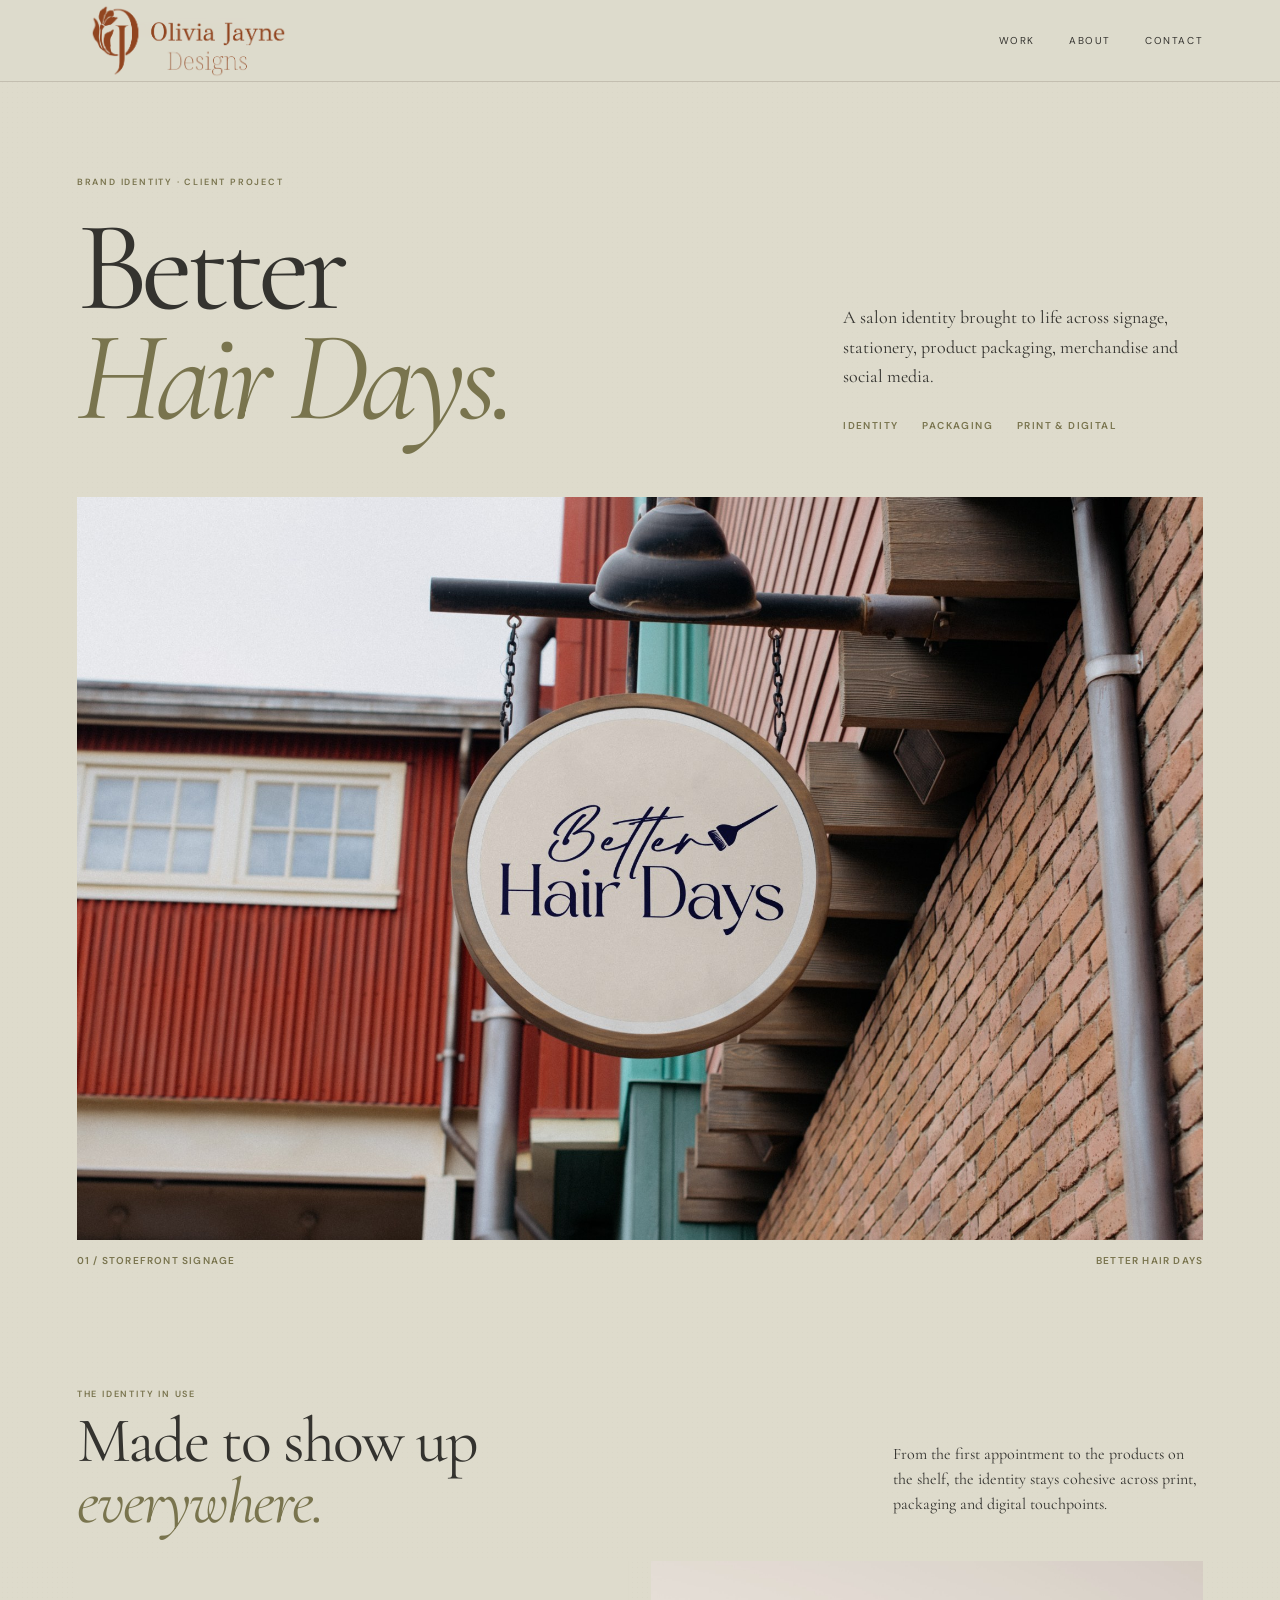
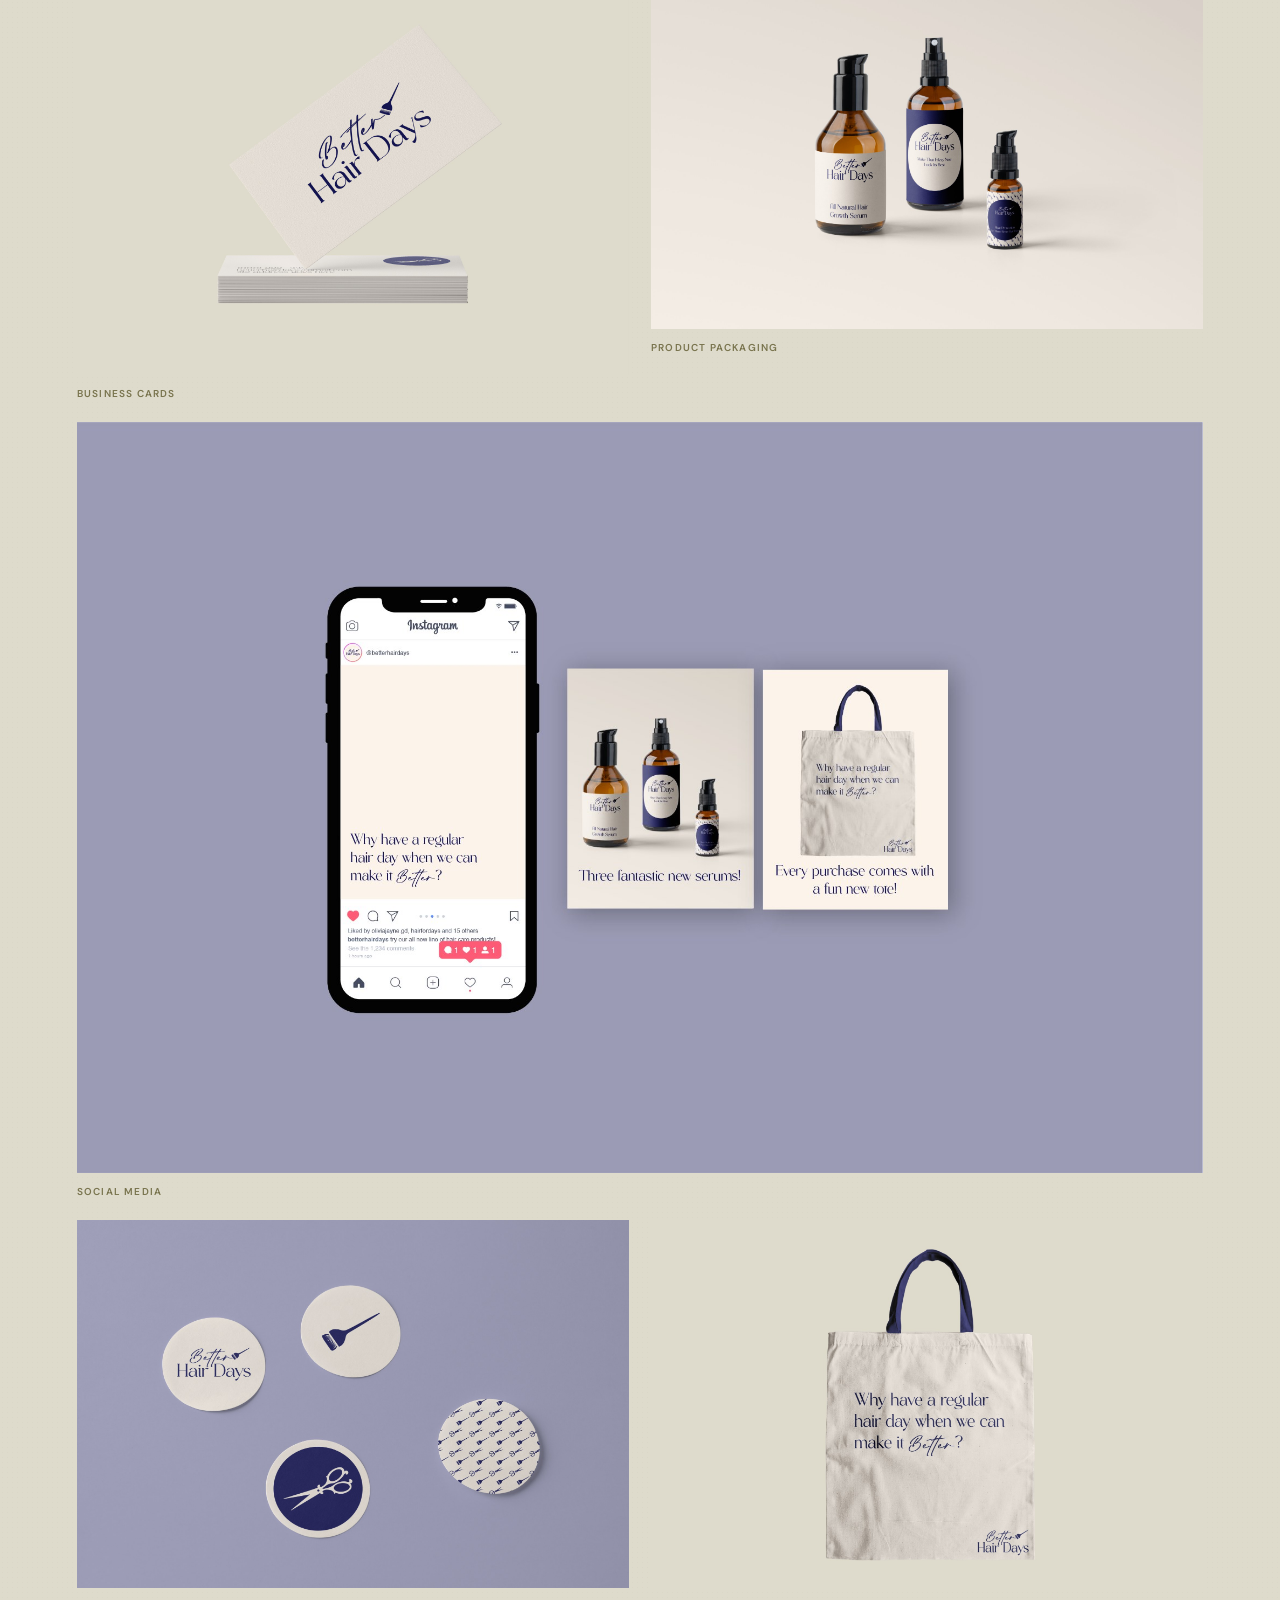
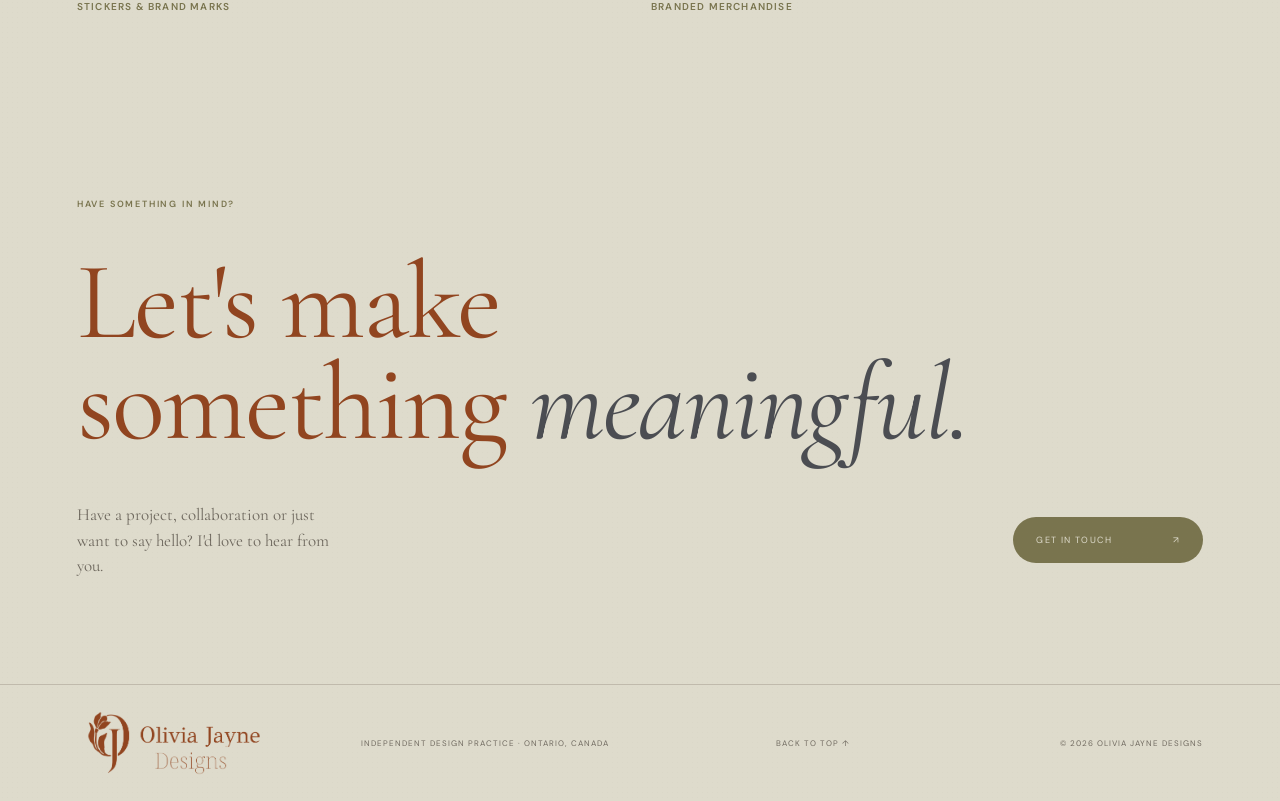
==== commit 55164fb2: "Add files via upload" ====
--- a/olivia-jayne-designs/projects/better-hair-days.html
+++ b/olivia-jayne-designs/projects/better-hair-days.html
@@ -48,14 +48,13 @@
     </section>
     <figure class="case-feature"><img src="../assets/better-hair-days/storefront-sign.jpg" alt="Better Hair Days salon sign in its storefront setting"><figcaption class="case-caption"><span>01 / Storefront signage</span><span>Better Hair Days</span></figcaption></figure>
     <section class="case-section">
-      <div class="case-section-head"><div><span class="eyebrow">The identity in use</span><h2>Made to show up<br><em>everywhere.</em></h2></div><p>A consistent visual language carries through the salon's touchpoints, from printed pieces to product presentation.</p></div>
+      <div class="case-section-head"><div><span class="eyebrow">The identity in use</span><h2>Made to show up<br><em>everywhere.</em></h2></div><p>From the first appointment to the products on the shelf, the identity stays cohesive across print, packaging and digital touchpoints.</p></div>
       <div class="case-grid">
         <figure><img src="../assets/better-hair-days/business-card.jpg" alt="Better Hair Days business card design mockup"><figcaption>Business cards</figcaption></figure>
         <figure><img src="../assets/better-hair-days/hair-products.jpg" alt="Three Better Hair Days haircare product bottles with branded labels"><figcaption>Product packaging</figcaption></figure>
         <figure class="span-two"><img src="../assets/better-hair-days/social-media.jpg" alt="Better Hair Days social media campaign mockups"><figcaption>Social media</figcaption></figure>
         <figure><img src="../assets/better-hair-days/stickers.jpg" alt="Branded Better Hair Days stickers and icon designs"><figcaption>Stickers & brand marks</figcaption></figure>
         <figure><img src="../assets/better-hair-days/tote-bag.jpg" alt="Better Hair Days branded canvas tote bag"><figcaption>Branded merchandise</figcaption></figure>
-        <figure class="span-two"><img src="../assets/better-hair-days/tote-mockup.jpg" alt="Better Hair Days tote bag shown in a presentation mockup"><figcaption>Merchandise application</figcaption></figure>
       </div>
     </section>
     <section class="contact-section" id="contact"><div class="contact-top"><span class="eyebrow">Have something in mind?</span></div><h2>Let's make<br>something <em>meaningful.</em></h2><div class="contact-bottom"><p>Have a project, collaboration or just want to say hello? I'd love to hear from you.</p><a class="contact-button" href="mailto:hello@oliviajayne.design">Get in touch <span>↗</span></a></div></section>
